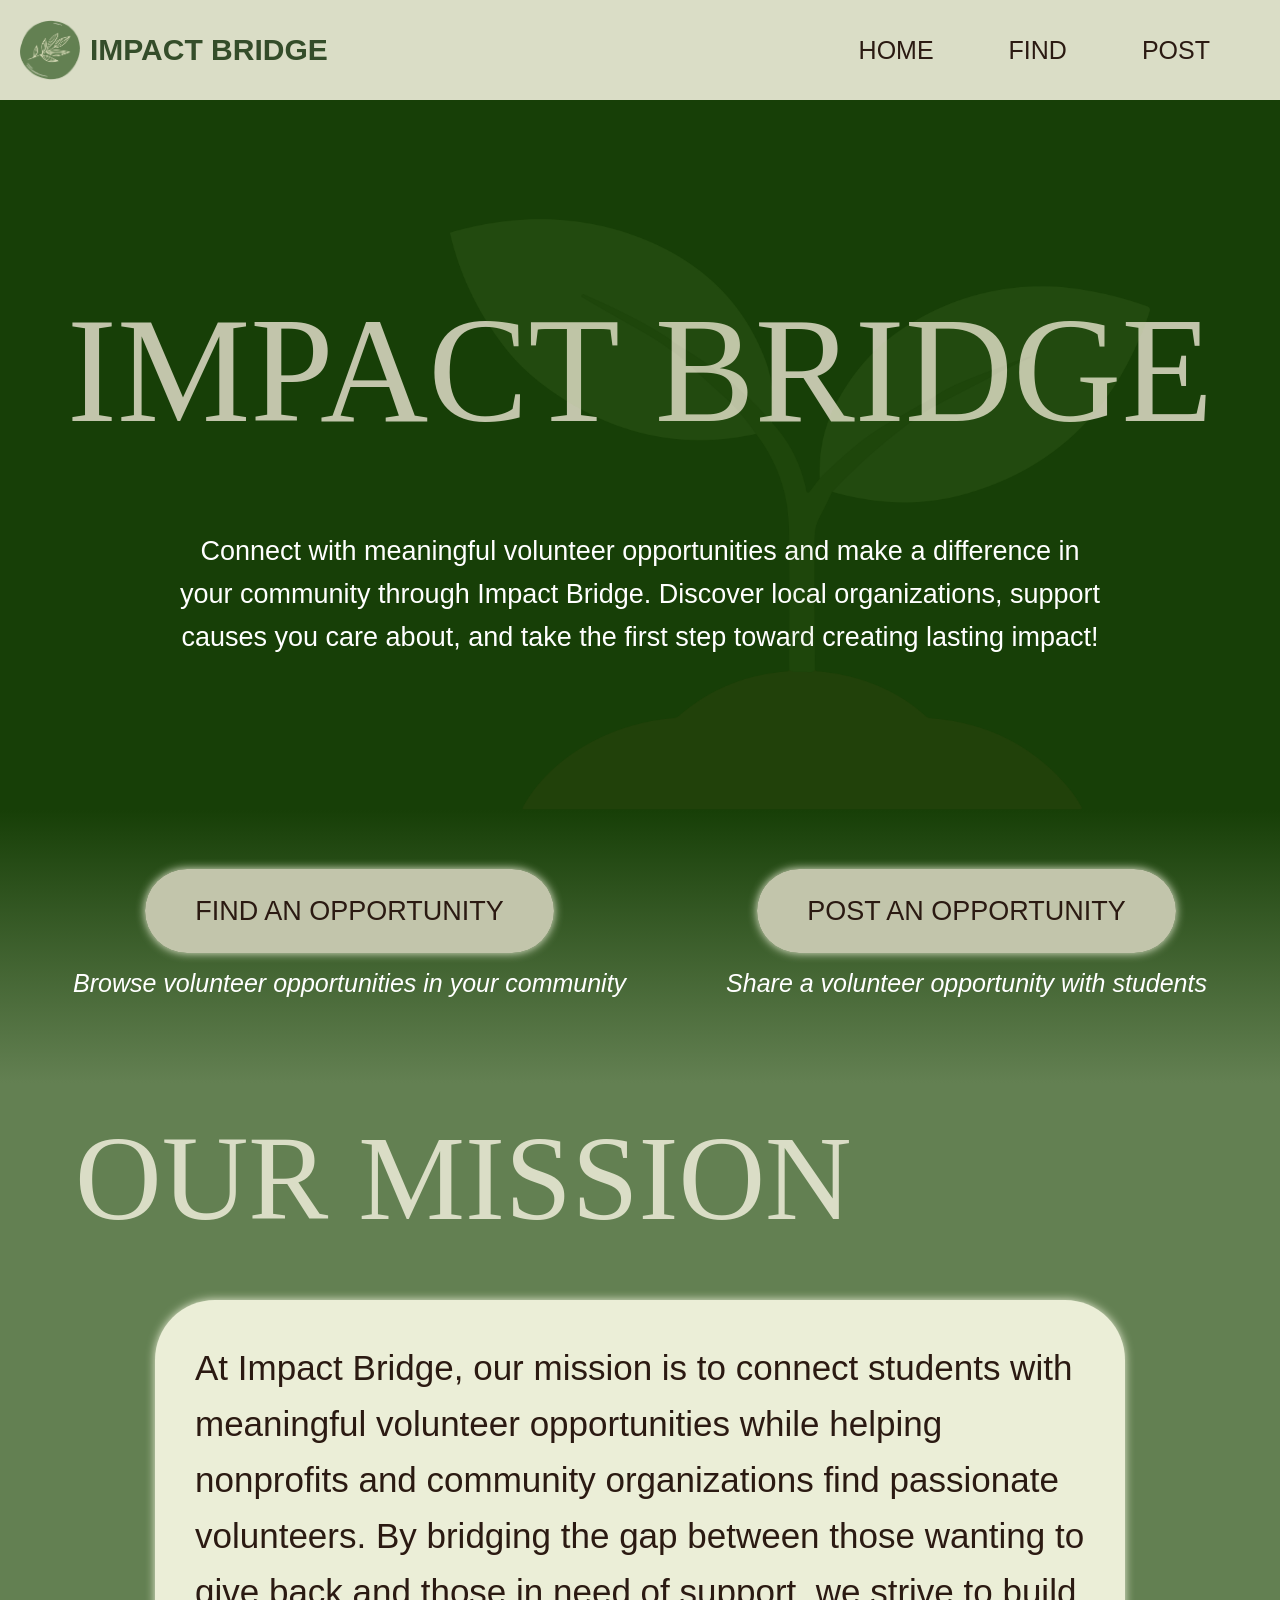
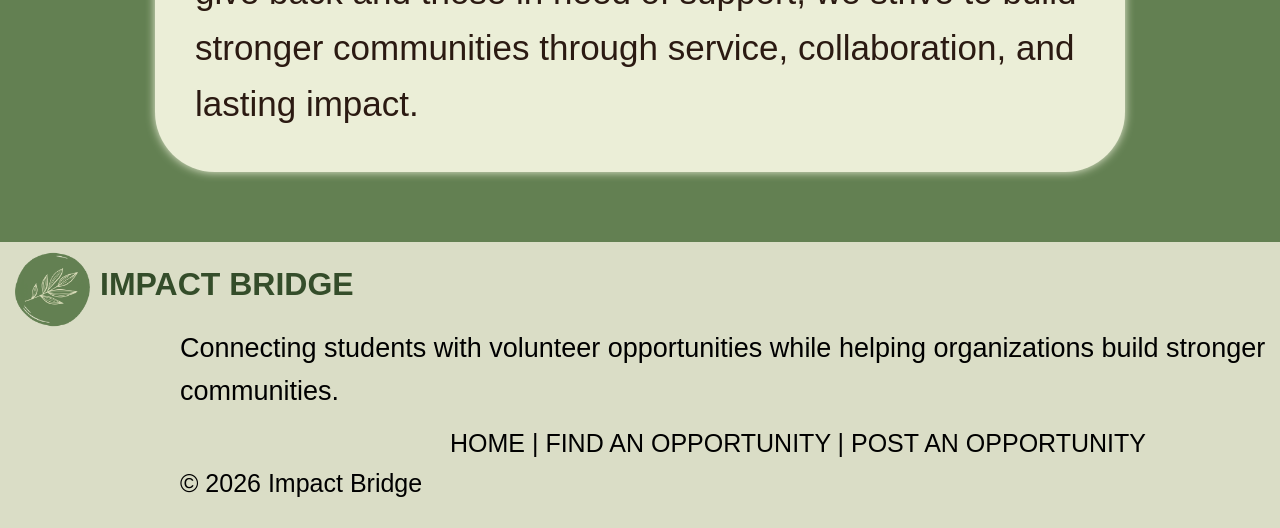
==== index.html @ 76d07904 "commit" ====
<!DOCTYPE html>
<html lang="en">
<head>
  <meta charset="UTF-8">
  <meta name="viewport" content="width=device-width, initial-scale=1.0">
  <title>Impact Bridge</title>
  <link rel="stylesheet" href="style.css">
</head>
<body>

  <nav>
    <navL>
      <img src="assets/logo.png">
      <p class="logo-text">IMPACT BRIDGE</p>
    </navL>
    <navR>
    <a class="nav-link" href="index.html">HOME</a>
    <a class="nav-link" href="opportunities.html">FIND</a>
    <a class="nav-link" href="post.html">POST</a>
    </navR>
  </nav>

  <section class = "hero">
    <img class = "leaf" src="assets/leaf.png">
    <p class="hero-title">IMPACT BRIDGE</p>
    <p class="hero-text">Connect with meaningful volunteer opportunities and make a difference in your
    community through Impact Bridge. Discover local organizations, support causes you
    care about, and take the first step toward creating lasting impact!</p>
  </section>

  <section class = "action-section">
    <div class = "action-card">
      <a class="action-button" href="opportunities.html">FIND AN OPPORTUNITY</a>
      <p class="button-desc">Browse volunteer opportunities in your community</p>
    </div>

    <div class = "action-card">
      <a class="action-button" href="post.html">POST AN OPPORTUNITY</a>
      <p class="button-desc">Share a volunteer opportunity with students</p>
    </div>
  </section>

  <script src="script.js"></script>

  <section class = "mission-section">
    <p class = "mission-title">OUR MISSION</p>
    <p class = "mission-text">At Impact Bridge, our mission is to connect students with
    meaningful volunteer opportunities while helping nonprofits and
    community organizations find passionate volunteers. By bridging
    the gap between those wanting to give back and those in need of
    support, we strive to build stronger communities through service,
    collaboration, and lasting impact.</p>
  </section>

  <section class = "footer">
    <div class = "footer-logo">
      <img class = "footer-img" src="assets/logo.png">
      <p class = "footer-logo-text">IMPACT BRIDGE</p>
    </div>
    <p class = "footer-desc">Connecting students with volunteer opportunities while helping organizations build stronger communities.</p>
    <p class = "footer-pages">HOME   |    FIND AN OPPORTUNITY   |   POST AN OPPORTUNITY</p>
    <p class = "copyright">© 2026 Impact Bridge</p>
  </section>
</body>
</html>
---- style.css ----
/* Global Styles */
* {
  margin: 0;
  padding: 0;
  box-sizing: border-box;
}

body {
  font-family: -apple-system, BlinkMacSystemFont, 'Segoe UI', Roboto, Oxygen, Ubuntu, sans-serif;
  line-height: 1.6;
  background-color: #f5f5f5;
  color: #333;
}

h1 {
  color: #2563eb;
  margin-bottom: 10px;
}

p {
  color: #666;
}

nav{
  background-color: #daddc6;
  padding: 20px;
  padding-right: 70px;
  display: flex;
  justify-content: space-between;
  align-items: center;
}

navL{
  display: flex;
  gap:10px;
  align-items: center;
}

navR{
  display: flex;
  gap: 75px;
}

img{
  width:60px;
}

.logo-text{
  color: #344d2a;
  font-weight: bold;
  font-size: 30px;
}

.nav-link{
  color: #2b1a12;
  font-size: 25px;
  text-decoration: none;
  transition: 0.2s;
}

.nav-link:hover{
  color: #2b1a12;
  font-size: 25px;
  text-decoration: none;
  background-color: #c2c5ab;
  padding-right: 10px;
  padding-left: 10px;
  border-radius: 15px;
}

.hero{
  text-align: center;
  background-color: #173f07;
  padding-top: 150px;
  padding-bottom: 150px;
  position: relative;
}

.hero-title{
  font-size: 150px;
  font-family: Cormorant Garamond;
  color: #c2c5ab;
  margin-bottom: 40px;
  animation: fadeUp 1.5s ease;
}

@keyframes fadeUp {
  from {
    opacity: 0;
    transform: translateY(30px);
  }
  to {
    opacity: 1;
    transform: translateY(0);
  }
}

.hero-text{
  font-size: 27px;
  padding-left: 175px;
  padding-right: 175px;
  color: #ffffff;
}

.leaf{
  position: absolute;
  width: 700px;
  left: 450px;
  top: 10px;
  animation: float 4s ease;
}

@keyframes float {
  0%, 100% {
    transform: translateY(0);
  }
  50% {
    transform: translateY(-15px);
  }
}

.action-section{
  display: flex;
  gap: 100px;
  text-align: center;
  padding-top: 80px;
  padding-bottom: 80px;
  justify-content: center;
  background: linear-gradient(to bottom, #173f07, #638052);
}

.action-button{
  font-size: 27px;
  text-decoration: none;
  color: #2b1a12;
  background-color: #c2c5ab;
  border-radius: 45px;
  padding: 27px 50px;
  box-shadow: 0px 0px 10px #ebeed7;
  transition: 0.2s;
}

.action-button:hover{
  font-size: 29px;
  padding: 29px 50px;
}

.button-desc{
  margin-top: 30px;
  font-size: 25px;
  color: #ffffff;
  font-style: italic;
}

.mission-section{
  background-color: #638052;
  padding-bottom: 70px;
  overflow: hidden;
}

.mission-title{
  font-size: 120px;
  font-family: Cormorant Garamond;
  color: #daddc6;
  padding-bottom: 25px;
  padding-left: 75px;
}

.mission-text{
  font-size: 35px;
  color: #2b1a12;
  background-color: #ebeed7;
  margin: 0 155px;
  padding: 40px;
  border-radius: 60px;
  box-shadow: 0px 0px 10px #ebeed7;
}

.footer{
  background-color: #daddc6;
  padding-bottom: 25px;
}

.footer-logo{
  display: flex;
  gap: 10px;
  align-items: center;
}

.footer-img{
  width: 75px;
  padding-top: 10px;
  margin-left: 15px;
}

.footer-logo-text{
  font-size: 32px;
  color: #344d2a;
  font-weight: bold;
}

.footer-desc{
  margin-left: 180px;
  font-size: 27px;
  margin-bottom: 10px;
  color: #000;
}

.footer-pages{
  margin-left: 450px;
  font-size: 25px;
  color: #000;
}

.copyright{
  color: #000;
  font-size: 25px;
  margin-left: 180px;
}

.post-image{
  width: 1300px;
  margin: 0 150px;
  padding: 60px;
  display: block;
}

.post-hero{
  background-color: #173f07;
  position: relative;
}

.post-title{
  position: absolute;
  font-size: 140px;
  color: #c2c5ab;
  font-family: Cormorant Garamond;
  top:100px;
  left: 95px;
  text-align: center;
}

.post-info{
  background-color: #173f07;
}

.post-desc{
  font-size: 35px;
  color: #fff;
  text-align: center;
}

.process{
  padding-top: 75px;
  font-size: 32px;
  color: #fff;
  display: flex;
  align-items: center;
  justify-content: center;
  gap: 100px;
  padding-bottom: 75px;
}

.submit{
  text-decoration: none;
  color: #2b1a12;
  font-weight: bold;
  background-color: #c2c5ab;
  border-radius: 45px;
  padding: 27px 50px;
  box-shadow: 0px 0px 10px #ebeed7;
  transition: 0.2s;
}

.submit:hover{
  font-size: 34px;
  padding: 29px 50px;
}

.steps{
  color: #fff;
  margin-bottom: 40px;
}

.steps-container{
  background-color: #344d2a;
  padding: 10px 50px;
  border-radius: 40px;
  box-shadow: 0px 0px 10px #638052;
}

.steps:last-child{
  margin-bottom: 20px;
}

.steps-container:hover{
  background-color: #3f5a34;
}

.steps-title{
  font-size: 35;
  font-weight: bold;
  color: #fff;
  text-align: center;
  padding-top: 10px;
  margin-bottom: 25px;
}

.find-image{
  width: 1300px;
  margin: 0 150px;
  padding: 60px;
  display: block;
}

.empty-state{
  background-color: #173f07;
  padding-top: 230px;
  padding-bottom: 280px;
}

.empty-text{
  color: #fff;
  font-size: 35px;
  text-align: center;
  width: 100%;
  margin-left: 320px;
}

.opportunity-list{
  background-color: #173f07;
  padding: 100px 0;
  overflow-x: auto;
}

.card{
  background-color: #344d2a;
  padding: 50px;
  border-radius: 40px;
  box-shadow: 0px 0px 10px #638052;
  width: 520px;
  flex-shrink: 0;
  transition: 0.2s;
}

.card:hover{
  background-color: #3f5a34;
}

.card-title{
  color: #fff;
  font-weight: bold;
  font-size: 30px;
  margin-bottom: 30px;
}

.card-details{
  color: #fff;
  font-size: 23px;
  margin-bottom: 40px;
}

.more-button{
  text-decoration: none;
  color: #2b1a12;
  background-color: #c2c5ab;
  border-radius: 30px;;
  box-shadow: 0px 0px 7px #ebeed7;
  transition: 0.2s;
  margin-top: 10px;
  padding: 16px 50px;
  display: inline-block;
  font-size: 20px;
  width: 230px;
  text-align: center;
}

.more-button:hover{
  background-color: #daddc6;
  transform: translateY(-4px);
}

.track{
  display: flex;
  gap: 50px;
  padding: 0 100px;
  width: max-content;
}

.opportunity-section{
  background-color: #173f07;
  padding: 80px 0;
}

.opportunity-subtitle{
  color: #ffffff;
  font-size: 35px;
  text-align: center;
  margin-bottom: 12px;
}

.details-section{
  background-color: #173f07;
  padding-top: 120px;
  padding-bottom: 120px;
  text-align: center;
}

.details-title{
  color: #c2c5ab;
  font-family: Cormorant Garamond;
  font-size: 90px;
  margin-bottom: 50px;
}

.details-info{
  color: #fff;
  font-size: 30px;
  margin-bottom: 25px;
}

.details-description{
  color: #fff;
  font-size: 30px;
  margin: 50px auto;
  width: 70%;
}

.details-buttons{
    display: flex;
    justify-content: center;
    gap: 50px;
}
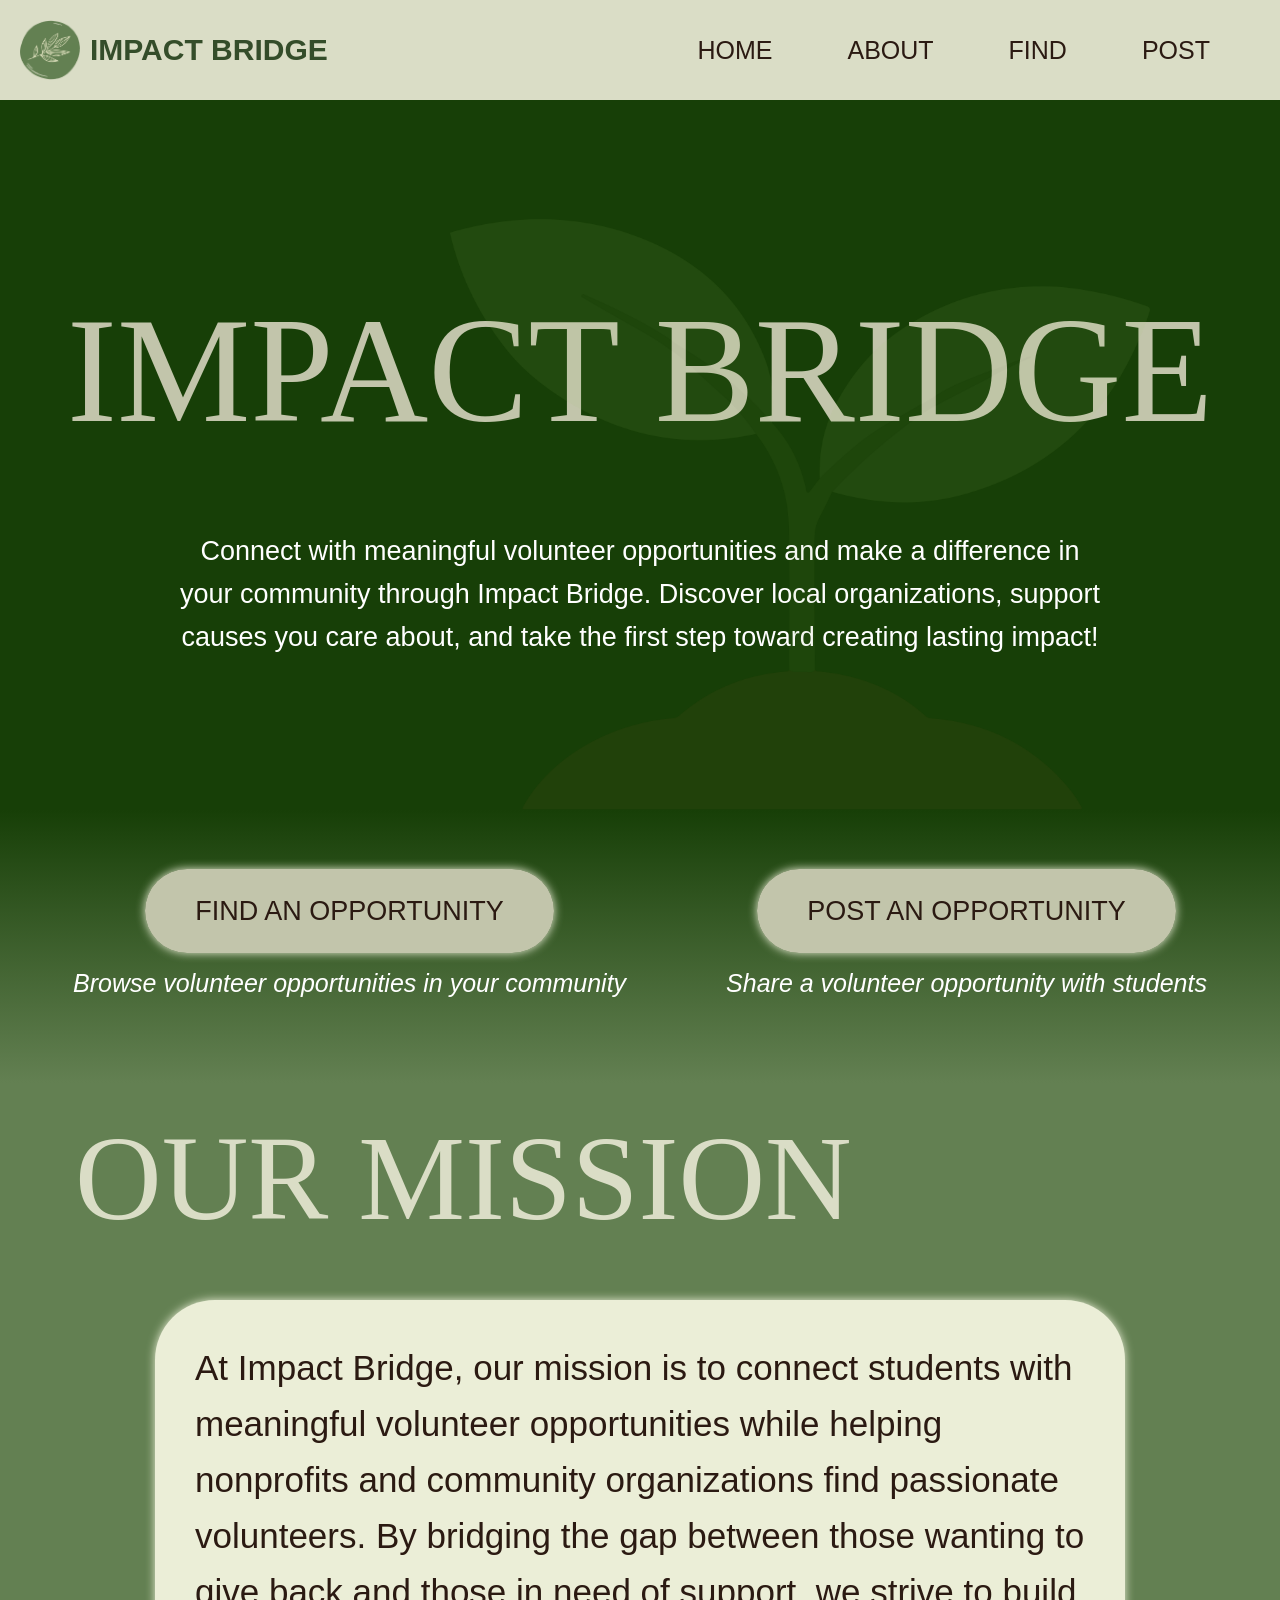
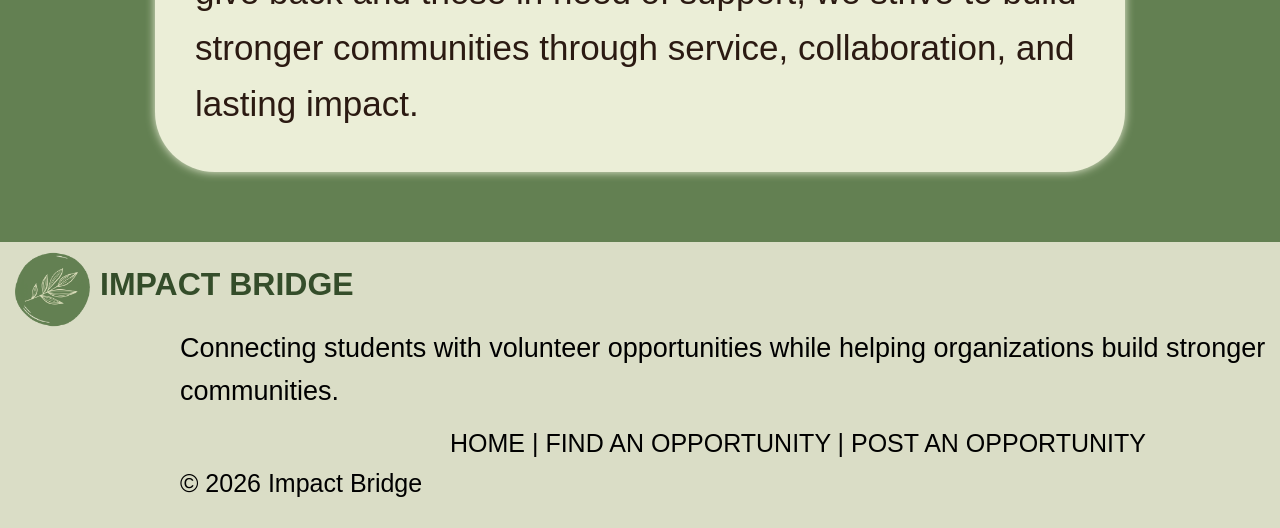
==== commit 81475370: "add about" ====
--- a/index.html
+++ b/index.html
@@ -3,6 +3,7 @@
 <head>
   <meta charset="UTF-8">
   <meta name="viewport" content="width=device-width, initial-scale=1.0">
+  <meta name="google-site-verification" content="3zeLHT1XRuhRYNy5u2KgGJaIWoUIBS2D9ENFiYF3Nto" />
   <title>Impact Bridge</title>
   <link rel="stylesheet" href="style.css">
 </head>
@@ -15,6 +16,7 @@
     </navL>
     <navR>
     <a class="nav-link" href="index.html">HOME</a>
+    <a class="nav-link" href = about.html>ABOUT</a>
     <a class="nav-link" href="opportunities.html">FIND</a>
     <a class="nav-link" href="post.html">POST</a>
     </navR>
--- a/style.css
+++ b/style.css
@@ -430,4 +430,74 @@
     display: flex;
     justify-content: center;
     gap: 50px;
+}
+
+.about-title{
+  position: absolute;
+  font-size: 140px;
+  color: #c2c5ab;
+  font-family: Cormorant Garamond;
+  top:220px;
+  left: 550px;
+  text-align: center;
+}
+
+.about-main{
+  background-color: #173f07;
+  color: #ffffff;
+  text-align: center;
+  padding: 120px 12%;
+}
+
+.about-main-info{
+  font-size: 27px;
+  line-height: 1.8;
+  max-width: 1200px;
+  margin: 0 auto;
+  color: #fff;
+}
+
+.how-section{
+  background: linear-gradient(to bottom, #173f07, #638052);
+  padding: 100px 8%;
+  text-align: center;
+}
+
+.how-title{
+  font-size: 80px;
+  font-family: "Cormorant Garamond";
+  color: #d2d4bd;
+  margin-bottom: 70px;
+}
+
+.how-container{
+  display: flex;
+  justify-content: center;
+  gap: 45px;
+  flex-wrap: wrap;
+}
+
+.how-card{
+  background-color: #c2c5ab;
+  width: 350px;
+  padding: 40px 30px;
+  border-radius: 25px;
+  box-shadow: 0 8px 20px rgba(0,0,0,0.15);
+}
+
+.how-card:hover{
+  background-color: #d2d4c3;
+}
+
+.how-card h3{
+  color: #2b1a12;
+  font-size: 30px;
+  margin-bottom: 20px;
+  font-weight: bold;;
+}
+
+.how-card p{
+  color: #2b1a12;
+  font-size: 20px;
+  line-height: 1.7;
 }
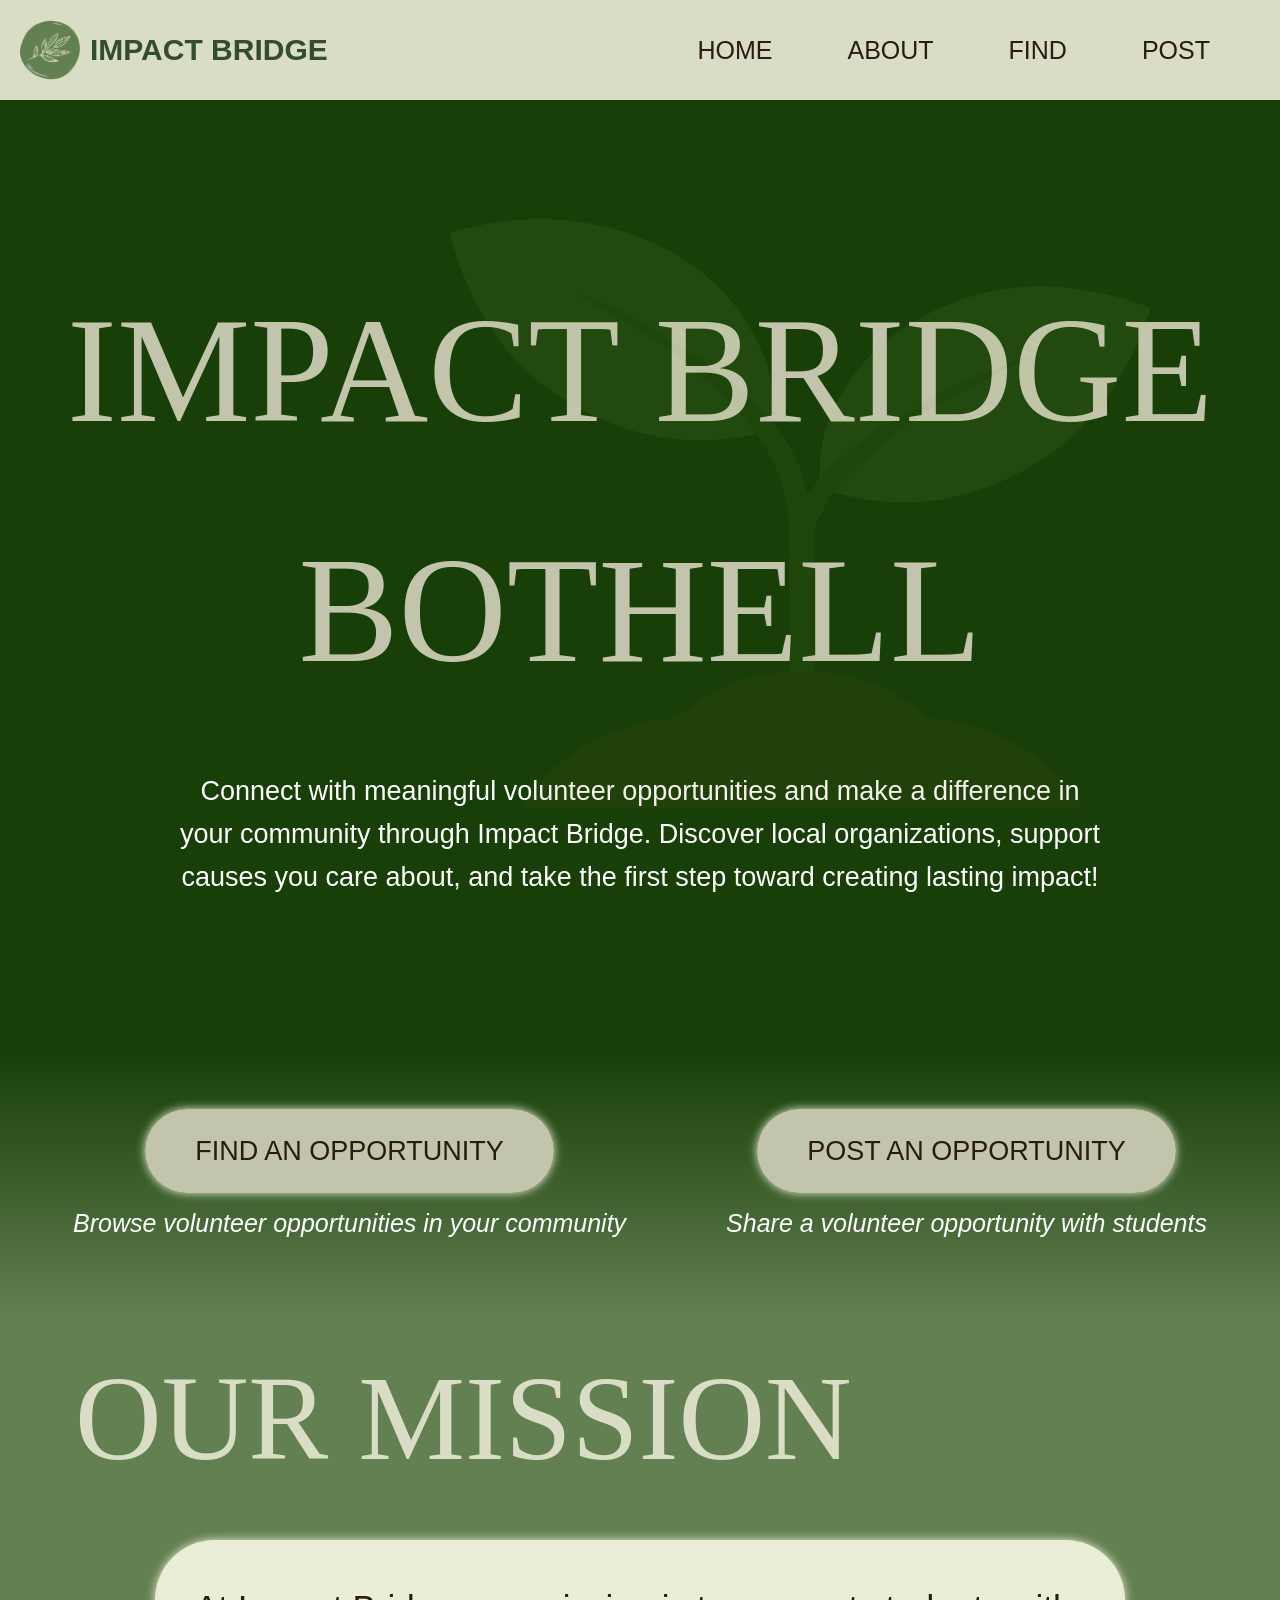
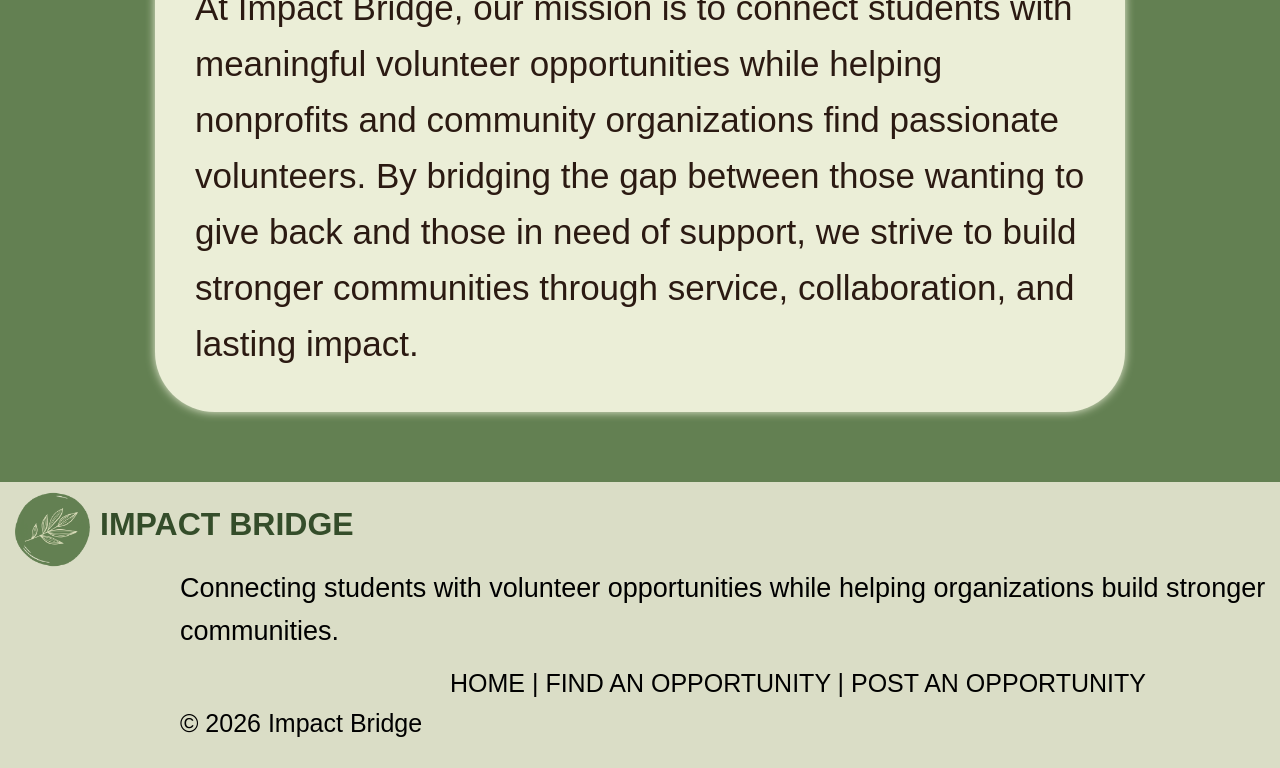
==== commit 159be8d0: "bothell" ====
--- a/index.html
+++ b/index.html
@@ -4,7 +4,9 @@
   <meta charset="UTF-8">
   <meta name="viewport" content="width=device-width, initial-scale=1.0">
   <meta name="google-site-verification" content="3zeLHT1XRuhRYNy5u2KgGJaIWoUIBS2D9ENFiYF3Nto" />
-  <title>Impact Bridge</title>
+  <title>Impact Bridge Bothell | Student Volunteer Opportunities</title>
+  <meta name="description"
+  content="Impact Bridge connects Bothell-area students with meaningful volunteer opportunities while helping local nonprofits find passionate student volunteers.">
   <link rel="stylesheet" href="style.css">
 </head>
 <body>
@@ -24,7 +26,7 @@
 
   <section class = "hero">
     <img class = "leaf" src="assets/leaf.png">
-    <p class="hero-title">IMPACT BRIDGE</p>
+    <h1 class="hero-title">IMPACT BRIDGE BOTHELL</h1>
     <p class="hero-text">Connect with meaningful volunteer opportunities and make a difference in your
     community through Impact Bridge. Discover local organizations, support causes you
     care about, and take the first step toward creating lasting impact!</p>
--- a/style.css
+++ b/style.css
@@ -81,6 +81,7 @@
   font-family: Cormorant Garamond;
   color: #c2c5ab;
   margin-bottom: 40px;
+  font-weight: normal;
   animation: fadeUp 1.5s ease;
 }
 
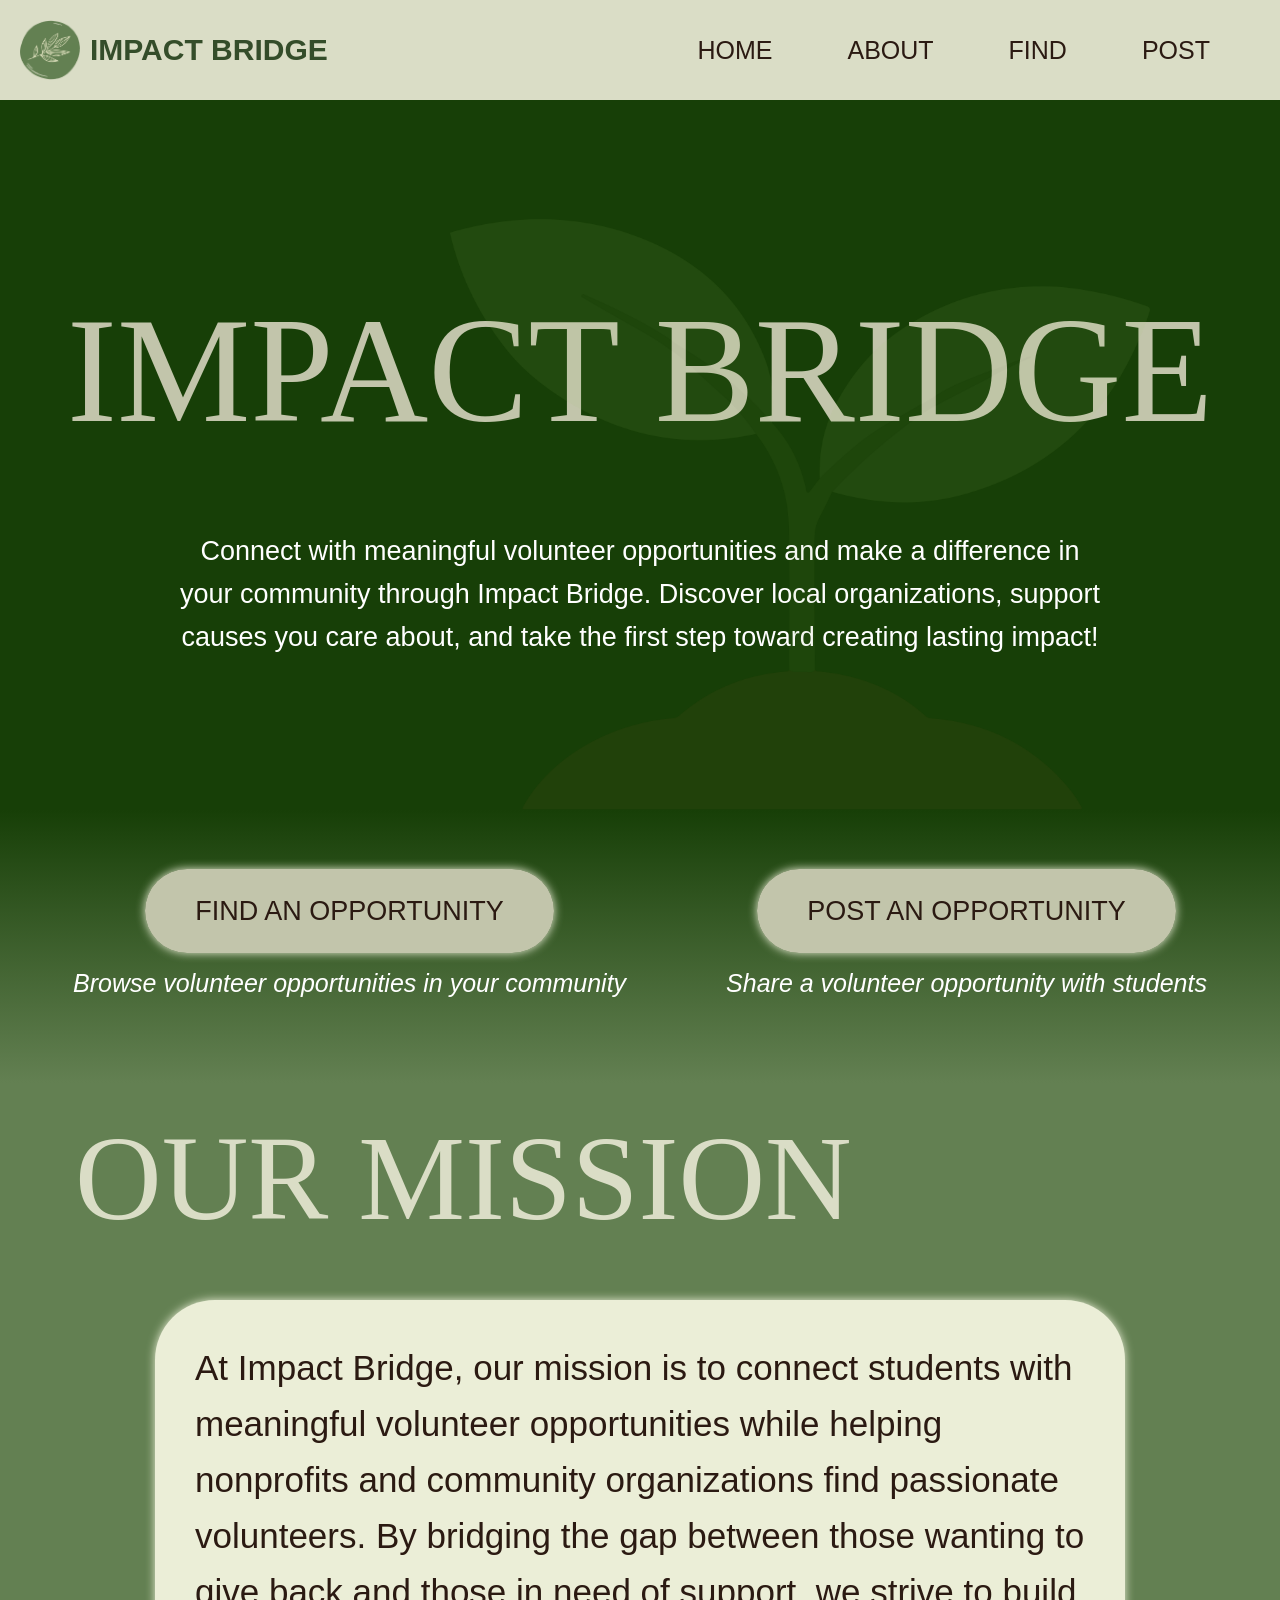
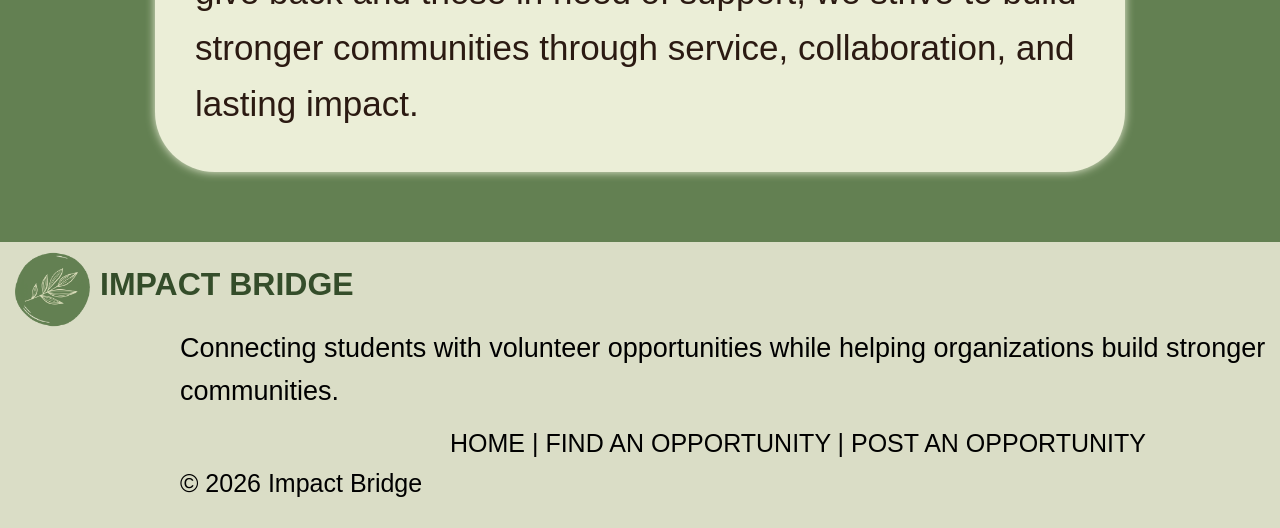
==== commit 7f5dfaa4: "remove bothell" ====
--- a/index.html
+++ b/index.html
@@ -4,9 +4,9 @@
   <meta charset="UTF-8">
   <meta name="viewport" content="width=device-width, initial-scale=1.0">
   <meta name="google-site-verification" content="3zeLHT1XRuhRYNy5u2KgGJaIWoUIBS2D9ENFiYF3Nto" />
-  <title>Impact Bridge Bothell | Student Volunteer Opportunities</title>
+  <title>Impact Bridge | Student Volunteer Opportunities</title>
   <meta name="description"
-  content="Impact Bridge connects Bothell-area students with meaningful volunteer opportunities while helping local nonprofits find passionate student volunteers.">
+  content="Impact Bridge connects students with meaningful volunteer opportunities while helping local nonprofits find passionate student volunteers.">
   <link rel="stylesheet" href="style.css">
 </head>
 <body>
@@ -18,7 +18,7 @@
     </navL>
     <navR>
     <a class="nav-link" href="index.html">HOME</a>
-    <a class="nav-link" href = about.html>ABOUT</a>
+    <a class="nav-link" href = "about.html">ABOUT</a>
     <a class="nav-link" href="opportunities.html">FIND</a>
     <a class="nav-link" href="post.html">POST</a>
     </navR>
@@ -26,7 +26,7 @@
 
   <section class = "hero">
     <img class = "leaf" src="assets/leaf.png">
-    <h1 class="hero-title">IMPACT BRIDGE BOTHELL</h1>
+    <h1 class="hero-title">IMPACT BRIDGE</h1>
     <p class="hero-text">Connect with meaningful volunteer opportunities and make a difference in your
     community through Impact Bridge. Discover local organizations, support causes you
     care about, and take the first step toward creating lasting impact!</p>
